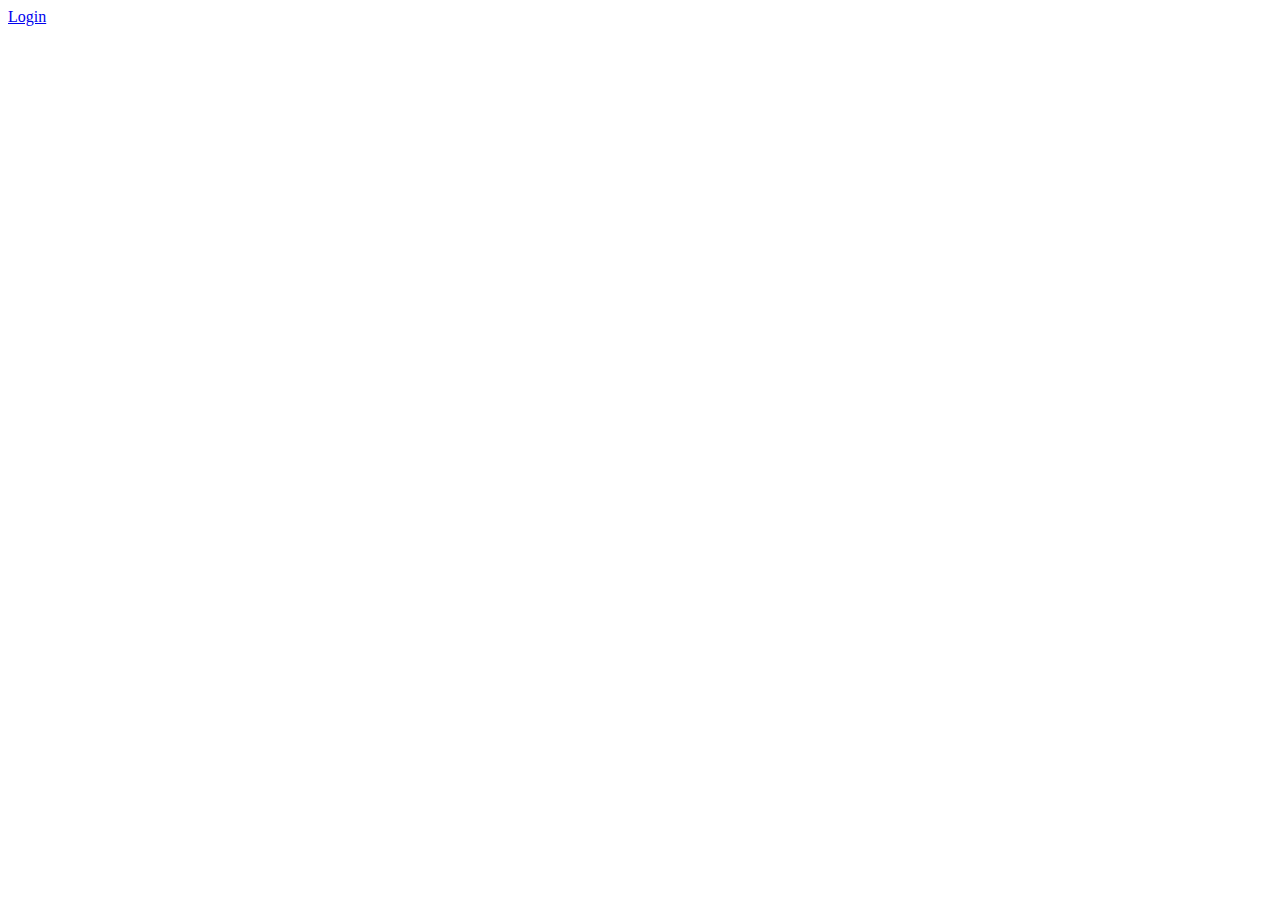
==== index.html @ d1fcd3fc "index added" ====
<!DOCTYPE html>
<html lang="en">
<head>
    <meta charset="UTF-8">
    <meta http-equiv="X-UA-Compatible" content="IE=edge">
    <meta name="viewport" content="width=device-width, initial-scale=1.0">
    <title>Home</title>
</head>
<body>
    <a href="./views/login.html">Login</a>
</body>
</html>
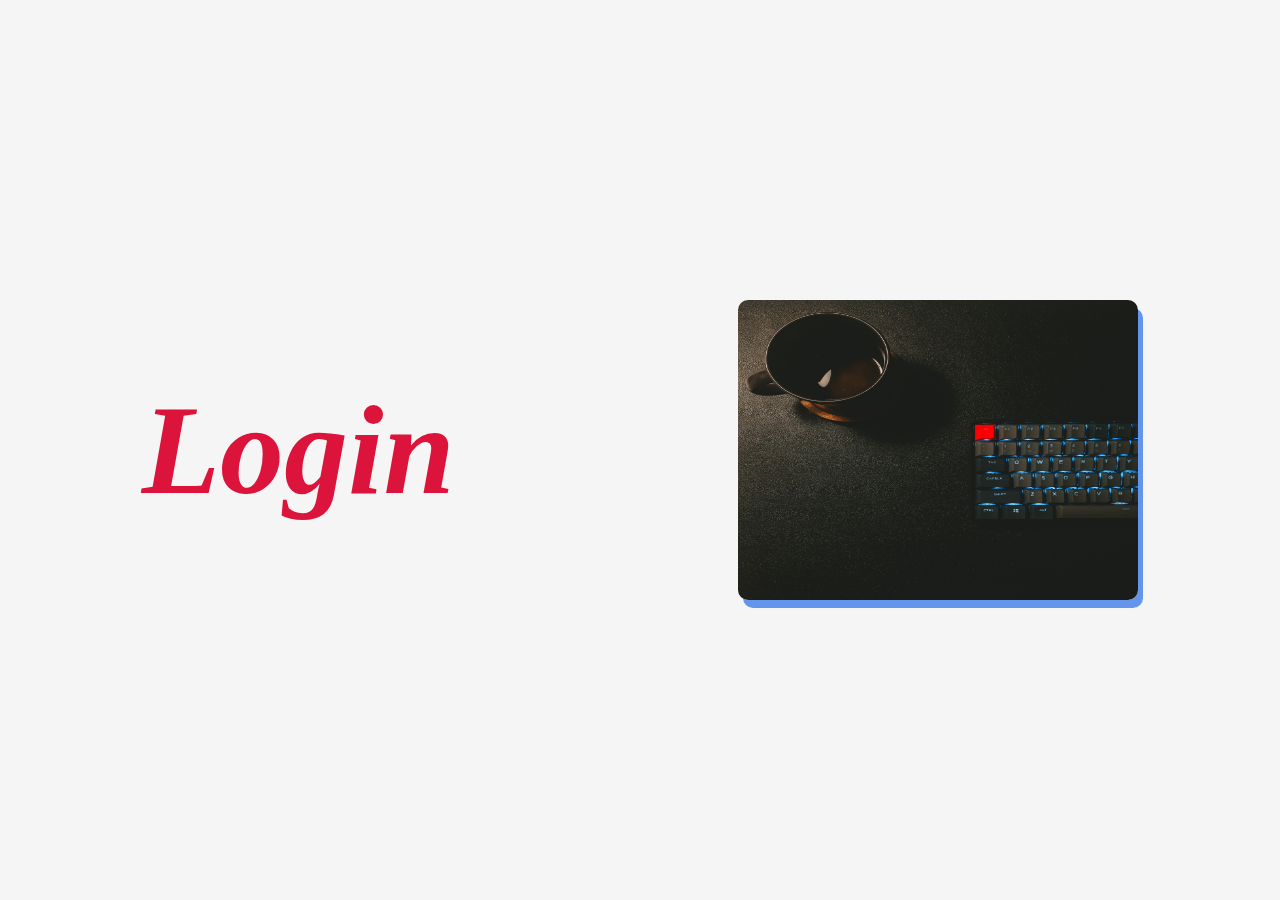
==== commit 4de513fd: "styled index" ====
--- a/index.html
+++ b/index.html
@@ -5,8 +5,23 @@
     <meta http-equiv="X-UA-Compatible" content="IE=edge">
     <meta name="viewport" content="width=device-width, initial-scale=1.0">
     <title>Home</title>
+    <link rel="stylesheet" href="./style/index.css" />
 </head>
 <body>
-    <a href="./views/login.html">Login</a>
+  <section class="main">
+    <!-- header -->
+    <header>
+        <!-- nav -->
+        <nav>
+            <!-- login link -->
+                <a href="./views/login.html">Login</a>
+        </nav>
+    </header>
+    <!-- contributors list -->
+    <div class="box">
+        <img src="./imgs/dev.jpg" alt="keyboard"  />
+    </div>
+  </section>
+
 </body>
 </html>--- a/style/index.css
+++ b/style/index.css
@@ -0,0 +1,63 @@
+
+    *{
+        margin: 0;
+        padding: 0;
+    }
+    
+    .main{
+        height: 100vh;
+        display: flex;
+        justify-content: space-around;
+        align-items: center;
+        background-color: whitesmoke;
+    }
+
+    nav{
+        display: flex;
+        flex-direction: column;
+        align-items: center;
+    
+    }
+
+    a{
+        text-decoration: none;
+        font-family: Cambria, Cochin, Georgia, Times, 'Times New Roman', serif;
+        font-weight: bolder;
+        font-style: italic;
+        font-size: 8em;
+    }
+
+    a:link{
+        color: crimson;
+    }
+
+    a:visited{
+        color: lightslategray;
+    }
+
+    a:hover{
+        color:cadetblue;
+    }
+
+    a:active{
+        color: lightsalmon;
+    }
+
+    .box{
+       height: 300px;
+       width: 400px;
+       background-color: whitesmoke;
+       /* border: 1px solid chocolate; */
+       border-radius: 10px;
+       box-shadow: 5px 8px cornflowerblue;
+    }
+
+    .box:hover{
+        box-shadow: 10px 10px lightcoral;
+    }
+
+    img{
+        height: 300px;
+        width: 400px;
+        border-radius: 10px;
+    }
